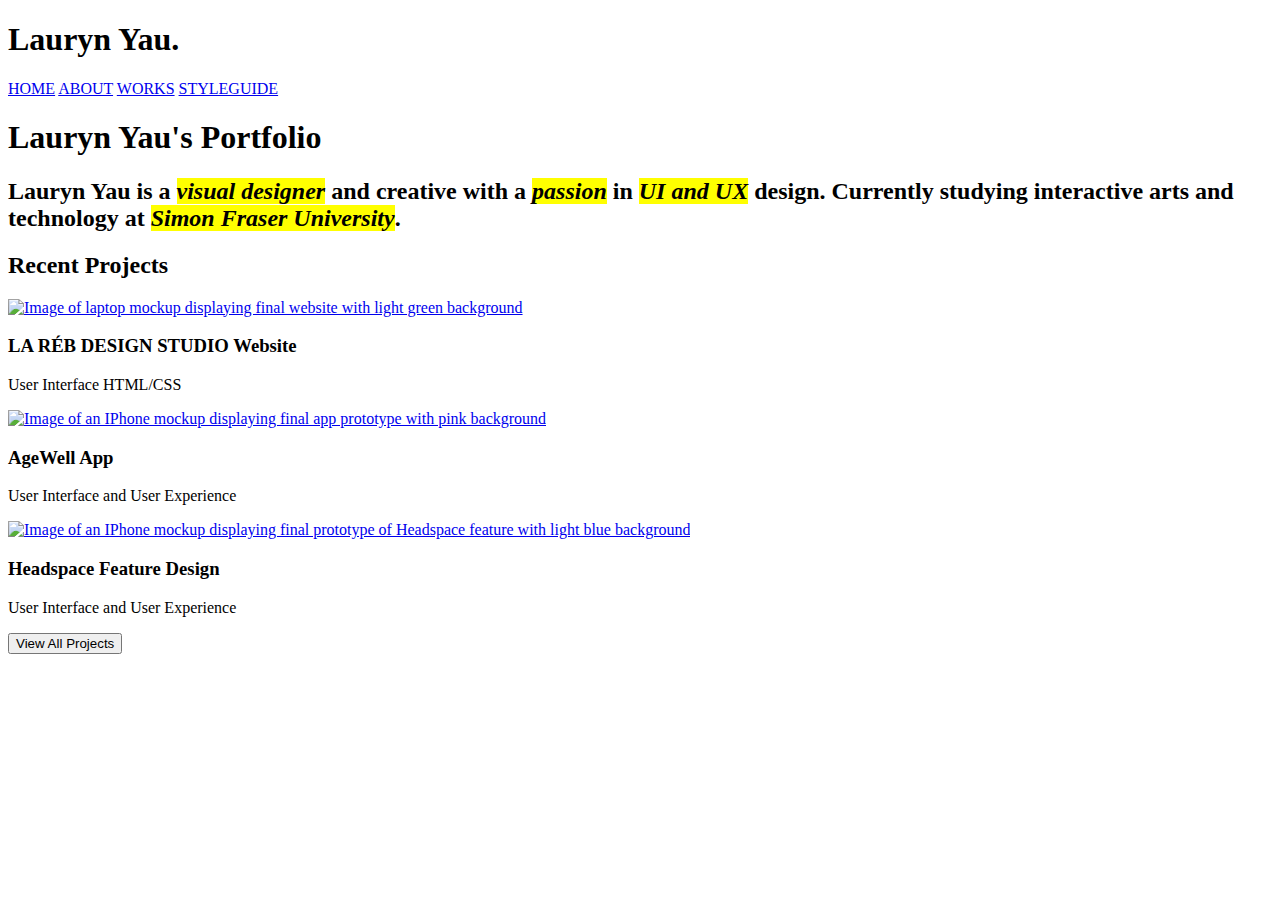
==== index.html @ b59f7a94 "Add files via upload" ====
<!DOCTYPE html>

<html lang="en" xml:lang="en">

  <head>

    <meta charset="utf-8">
    <title>P03: Lauryn Yau's Styleguide Homepage</title>


    <link href="css/main-dist.css" rel="stylesheet">
    <link href="css/fonts-dist.css" rel="stylesheet">
    <link href="css/animate-dist.css" rel="stylesheet">


  </head>

  <body>
    <header>
      <!-- Navigation, menu header -->
    <div >
      <h1 class= "header-name"> Lauryn Yau.</h1>
    </div>
      <nav class= "nav-menu">
        <a href="./index.html" class= "nav-button">HOME</a>
        <a href="./about.html" class= "nav-button">ABOUT</a>
        <a href="./project-listings.html" class= "nav-button">WORKS</a>
        <a href="./styleguide.html" class= "nav-button">STYLEGUIDE</a>
      </nav>

    </header>

    <section class="line-section">
<div id= "title-div">
    <div id= "title">
      <h1>Lauryn Yau's Portfolio</h1>
    </div>
  </div>

    <div id="homepage-description">
          <h2>Lauryn Yau is a <mark><i>visual designer</i></mark> and creative with a <mark><i>passion</i></mark> in
            <mark><i>UI and UX</i></mark> design. Currently studying interactive arts and technology at <mark><i>Simon Fraser University</i></mark>.</h2>
</div>
</section>

<section class= "line-section">
  <h2 id= "recents-title">Recent Projects</h2>
  <div class = "featured-listings">
  <div class= "featured-project">
    <a href="./project1.html" class= "image-link">
      <img src="img/lareb-feature.png" class= "project-feature-image" alt= "Image of laptop mockup displaying final website with light green background">
    </a>
    <h3>LA RÉB DESIGN STUDIO Website</h3>
    <p>User Interface HTML/CSS</p>
  </div>

  <div class= "featured-project">
    <a href="./project2.html" class= "image-link">
      <img src="img/agewell-feature.png" class= "project-feature-image" alt= "Image of an IPhone mockup displaying final app prototype with pink background">
    </a>
    <h3>AgeWell App</h3>
    <p>User Interface and User Experience</p>
  </div>

  <div class= "featured-project">
    <a href="./project3.html" class= "image-link">
      <img src="img/headspace-feature.png" class= "project-feature-image" alt= "Image of an IPhone mockup displaying final prototype of Headspace feature with light blue background">
    </a>
    <h3>Headspace Feature Design</h3>
    <p>User Interface and User Experience</p>
  </div>
</div>
  <a href="./project-listings.html"> <button class="button" id= "view-all-proj">View All Projects</button></a>
</section>

  </body>

  </html>
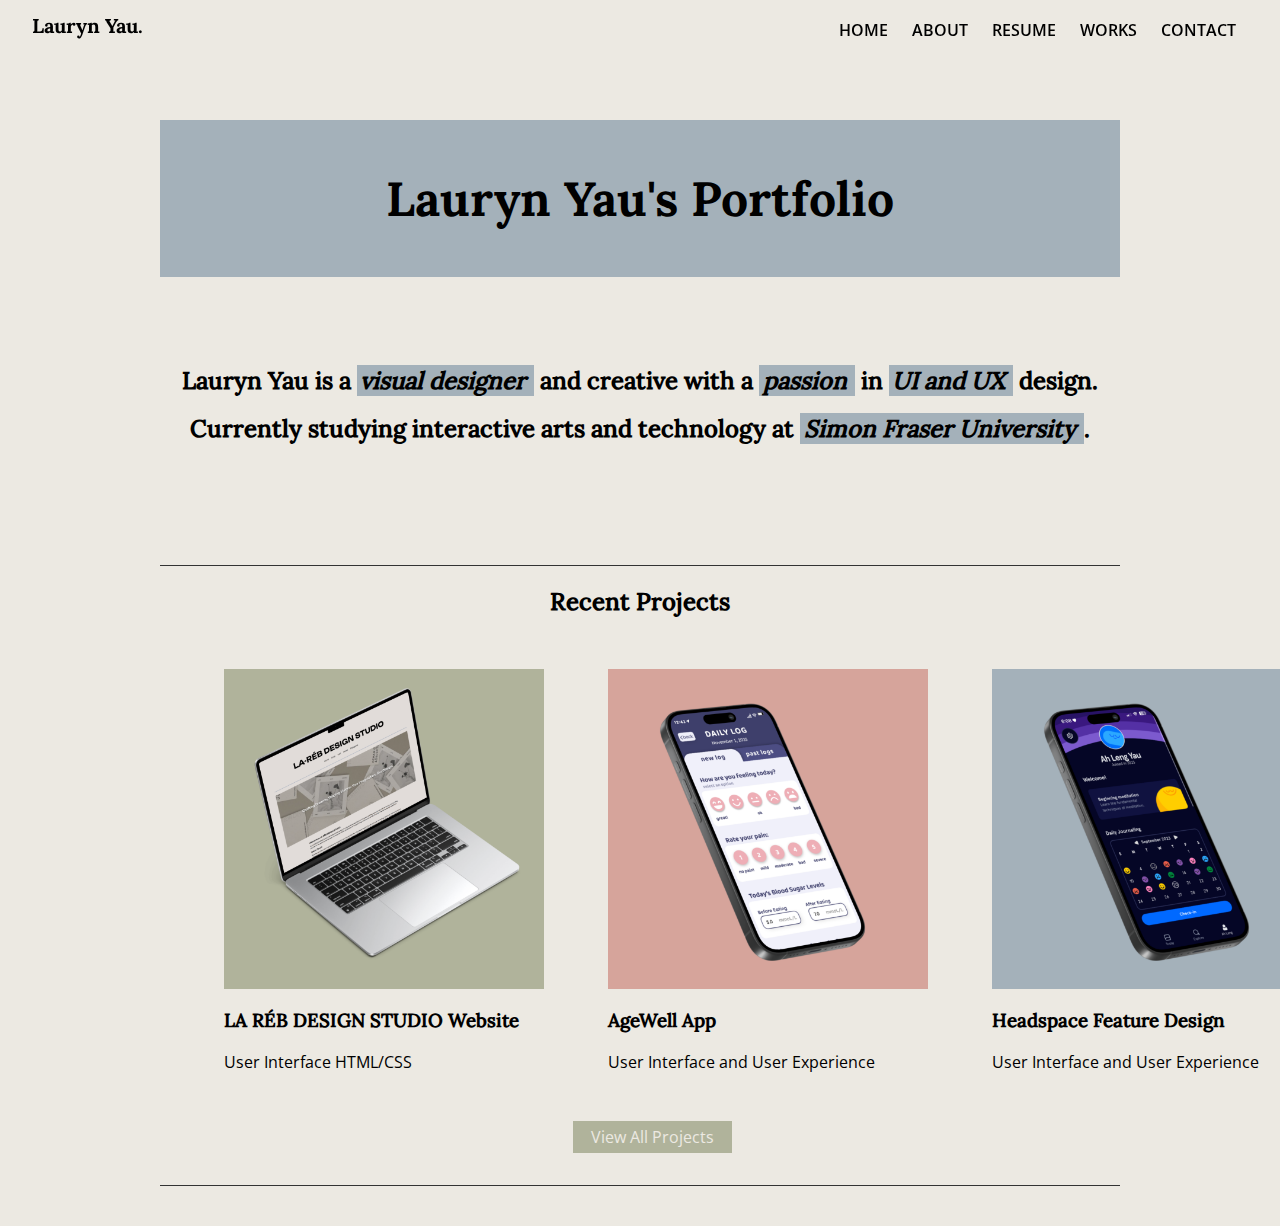
==== commit 7ed7b228: "Update index.html" ====
--- a/index.html
+++ b/index.html
@@ -24,8 +24,9 @@
       <nav class= "nav-menu">
         <a href="./index.html" class= "nav-button">HOME</a>
         <a href="./about.html" class= "nav-button">ABOUT</a>
+        <a href="./styleguide.html" class= "nav-button">RESUME</a>
         <a href="./project-listings.html" class= "nav-button">WORKS</a>
-        <a href="./styleguide.html" class= "nav-button">STYLEGUIDE</a>
+        <a href="./contact.html" class= "nav-button">CONTACT</a>
       </nav>
 
     </header>
--- a/css/main-dist.css
+++ b/css/main-dist.css
@@ -0,0 +1 @@
+body{padding:2rem;background-color:#ECE9E2;margin-left:10%;margin-right:10%}header{position:fixed;width:100%;top:0;left:0;right:0;display:-webkit-box;display:-ms-flexbox;display:flex;-webkit-box-align:center;-ms-flex-align:center;align-items:center;-webkit-box-pack:justify;-ms-flex-pack:justify;justify-content:space-between}section{}.line-section{padding-bottom:2rem;border-bottom:1px solid #333}#title{margin-top:5rem;margin-bottom:5rem;text-align:center;padding:1rem}#title-div{background-color:#A4B1BA}#homepage-description{margin-top:5rem;margin-bottom:5rem;text-align:center;line-height:3rem;min-width:15rem}#view-all-projects-button{text-align:center}.img-cap{margin-bottom:3rem}h1{font-family:"Lora-Bold";font-size:3rem}h2{font-family:"Lora-Medium"}h3{font-family:"Lora-Medium"}h4{font-family:"Lora-Medium"}p{margin-top:0;font-family:"OpenSans"}mark{background:#A4B1BA;padding-right:0.5rem;padding-left:0.2rem}code{background-color:#EEE;padding:0.5em 0.75em;display:block}.button{font-family:"OpenSans";display:inline-block;background-color:#B0B39B;color:#ECE9E2;padding-left:1rem;padding-right:1rem;padding-top:0.2rem;padding-bottom:0.2rem;text-decoration:none;-webkit-transition-property:background-color;transition-property:background-color;-webkit-transition-duration:0.5s;transition-duration:0.5s;border:0;font-size:1rem;border:0.15rem solid #B0B39B}.button:hover{background-color:#ECE9E2;color:#B0B39B;border:0.15rem solid #B0B39B}.button:focus{background-color:#5A5C46}.input{max-width:60rem;min-width:20rem;font-family:"OpenSans";padding-left:1rem;padding-right:1rem;padding-top:0.3rem;padding-bottom:0.3rem;border:0.15rem solid #B0B39B;-webkit-box-flex:1;-ms-flex:1;flex:1;-webkit-transition-property:background-color;transition-property:background-color;-webkit-transition-duration:0.5s;transition-duration:0.5s;display:block}#comment-button{margin:0rem}label{font-family:"OpenSans"}.text-input{display:-webkit-box;display:-ms-flexbox;display:flex;-webkit-box-align:center;-ms-flex-align:center;align-items:center;max-width:20rem}.header-name{margin-left:2rem;display:-webkit-box;display:-ms-flexbox;display:flex;font-size:1.25rem;min-width:9rem}.nav-button{display:block;padding:0.5em 0.75em;color:black;font-style:bold;font-family:"OpenSans-Semibold";border-radius:0.25em;text-decoration:none;-webkit-transition:background-color 0.5s ease-out;transition:background-color 0.5s ease-out}.nav-button:focus,.nav-button:hover{color:#999}.nav-menu{display:-webkit-box;display:-ms-flexbox;display:flex;-webkit-box-align:right;-ms-flex-align:right;align-items:right;margin-top:0.5rem;margin-right:2rem;position:responsive}.header-texts{display:-webkit-box;display:-ms-flexbox;display:flex}.image-link{max-width:50rem;max-height:50rem}.image-link *{-webkit-box-sizing:border-box;box-sizing:border-box;-webkit-transition:all 0.45s ease;transition:all 0.45s ease}.image-link img{vertical-align:top;-webkit-backface-visibility:hidden;backface-visibility:hidden;max-width:30rem;max-height:30rem}.image-link:hover>img{opacity:0.5}.image-link:focus{-webkit-filter:brightness(70%);filter:brightness(70%)}.colour-palette{max-width:50%}.moodboard{max-width:70%}.radio-button{font-family:"OpenSans"}li{font-family:"OpenSans"}.project-description{text-align:center}.project-description-text{max-width:60rem;text-align:left;margin-left:15%;margin-right:15%}.project-artifacts{margin-bottom:1rem;margin-left:10%;margin-right:10%;max-width:80%;max-height:60%}.project-image{margin-bottom:4rem;margin-top:2rem;margin-left:10%;margin-right:10%;max-width:80%;max-height:60%}.project-listing{margin-top:2rem;margin-bottom:2rem;display:-webkit-box;display:-ms-flexbox;display:flex;-webkit-box-orient:horizontal;-webkit-box-direction:normal;-ms-flex-direction:row;flex-direction:row;-ms-flex-line-pack:center;align-content:center}.project-listing-item{margin:1rem;width:30rem}.project-list-image{margin-left:-1rem;display:-webkit-box;display:-ms-flexbox;display:flex}.featured-listings{display:-webkit-box;display:-ms-flexbox;display:flex;-webkit-box-orient:horizontal;-webkit-box-direction:normal;-ms-flex-direction:row;flex-direction:row;-ms-flex-item-align:center;-ms-grid-row-align:center;align-self:center;margin-left:2rem}.featured-project{margin:2rem;float:left}.project-feature-image{width:20rem;height:20rem}#about{display:-webkit-box;display:-ms-flexbox;display:flex;-webkit-box-orient:horizontal;-webkit-box-direction:normal;-ms-flex-direction:row;flex-direction:row;margin-left:2rem;margin-right:2rem}.about-img{width:20rem;height:auto;-webkit-box-align:center;-ms-flex-align:center;align-items:center;margin:2rem}#about-text{max-width:40rem;margin-bottom:4rem;float:right;margin-left:4rem}#project-title{max-width:20rem;margin-top:1rem}#project-date{margin-top:-0.5rem}#project-list-bottom-row{display:-webkit-box;display:-ms-flexbox;display:flex;-webkit-box-orient:horizontal;-webkit-box-direction:normal;-ms-flex-direction:row;flex-direction:row}#project-tag{margin-top:10.5rem}#view-project-button{margin-left:10rem;margin-top:10rem;min-width:10rem}#recents-title{text-align:center}#view-all-proj{margin-left:43%;margin-right:40%}#portfolio{display:-webkit-box;display:-ms-flexbox;display:flex;-webkit-box-orient:horizontal;-webkit-box-direction:normal;-ms-flex-direction:row;flex-direction:row;margin-bottom:0.5rem;margin-top:0.5rem}#portfolio-button{margin-left:1rem}#linkedin{display:-webkit-box;display:-ms-flexbox;display:flex;-webkit-box-orient:horizontal;-webkit-box-direction:normal;-ms-flex-direction:row;flex-direction:row;margin-bottom:0.5rem;margin-top:0.5rem}#linkedin-button{margin-left:1rem}#agewell-wireframe-container{display:-webkit-box;display:-ms-flexbox;display:flex;-webkit-box-orient:horizontal;-webkit-box-direction:normal;-ms-flex-direction:row;flex-direction:row}@media screen and (max-width:1080px){header{padding:0 30px}.featured-listings{-webkit-box-orient:vertical;-webkit-box-direction:normal;-ms-flex-direction:column;flex-direction:column;-webkit-box-align:center;-ms-flex-align:center;align-items:center}.project-listing{margin-top:2rem;margin-bottom:2rem;display:-webkit-box;display:-ms-flexbox;display:flex;-webkit-box-orient:vertical;-webkit-box-direction:normal;-ms-flex-direction:column;flex-direction:column;-ms-flex-line-pack:center;align-content:center}.project-list-image{-ms-flex-line-pack:center;align-content:center;max-width:15rem}#project-tag{margin-top:1rem}#view-project-button{margin-left:4rem;margin-top:0.5rem}#about{-webkit-box-orient:vertical;-webkit-box-direction:normal;-ms-flex-direction:column;flex-direction:column}#about-text{-webkit-animation:image-float-down 3s;animation:image-float-down 3s}}--- a/css/fonts-dist.css
+++ b/css/fonts-dist.css
@@ -0,0 +1 @@
+@font-face{font-family:'OpenSans';font-weight:normal;font-style:normal;src:url('../fonts/OpenSans-Regular.ttf') format('truetype')}@font-face{font-family:'OpenSans-Semibold';font-weight:normal;font-style:normal;src:url('../fonts/OpenSans-SemiBold.ttf') format('truetype')}@font-face{font-family:'Lora-Bold';font-weight:normal;font-style:normal;src:url('../fonts/Lora-Bold.ttf') format('truetype')}@font-face{font-family:'Lora-Medium';font-weight:normal;font-style:normal;src:url('../fonts/Lora-Medium.ttf') format('truetype')}